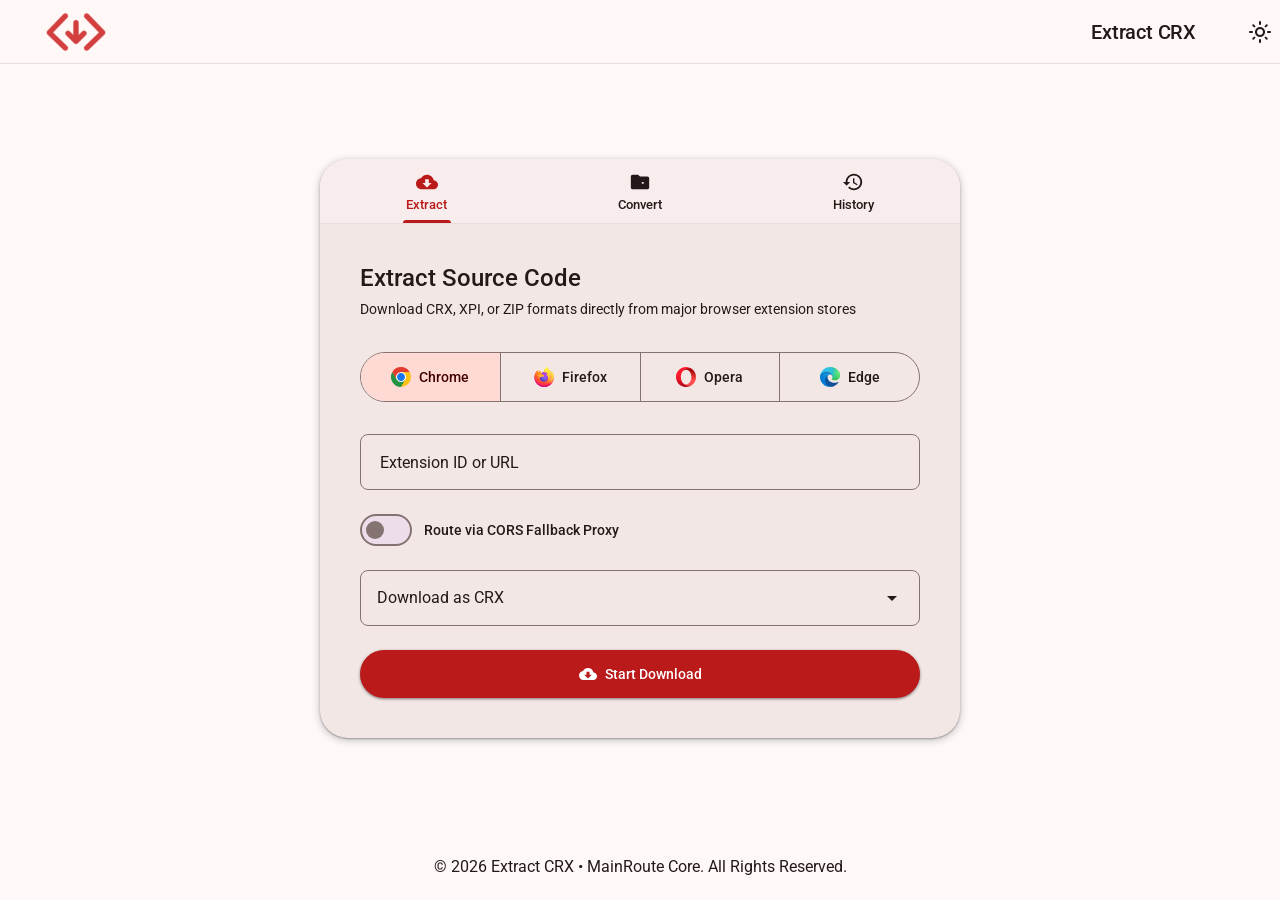
==== index.html @ d7e92136 "intial commit" ====
<!DOCTYPE html>
<html lang="en">

<head>
    <meta http-equiv="Content-Type" content="text/html;charset=UTF-8">
    <meta name="viewport" content="width=device-width, initial-scale=1.0">
    <meta name="description" content="Extract CRX - Download and inspect source code for browser extensions. Supports Chrome, Firefox, Opera, and Edge.">
    <meta name="keywords" content="download CRX, download XPI, crx extractor, xpi extractor, unpack crx, crx to zip, xpi to zip, view extension code">

    <script>
        if ('serviceWorker' in navigator) { 
            window.addEventListener('load', () => { navigator.serviceWorker.register('sw.js').catch(() => {}); }); 
        }
    </script>
    <link rel="manifest" href="manifest.webmanifest">
    <link rel="canonical" href="https://mainroute-core.github.io/Extract-CRX">
    <link rel="shortcut icon" type="image/x-icon" sizes="any" href="favicon.ico">
    <link rel="icon" type="image/png" sizes="16x16" href="icons/16.png">
    <link rel="icon" type="image/png" sizes="32x32" href="icons/32.png">
    <link rel="icon" type="image/png" sizes="192x192" href="icons/192.png">
    <link rel="apple-touch-icon" type="image/png" sizes="180x180" href="icons/apple-touch-icon.png">

    <title>Extract CRX - Extension Downloader & Inspector</title>

    <link rel="preconnect" href="https://fonts.googleapis.com">
    <link rel="preconnect" href="https://fonts.gstatic.com" crossorigin>
    <link href="https://fonts.googleapis.com/css2?family=Roboto:wght@400;500;700&display=swap" rel="stylesheet">
    <link href="https://fonts.googleapis.com/css2?family=Material+Symbols+Rounded:opsz,wght,FILL,GRAD@20..48,100..700,0..1,-50..200" rel="stylesheet" />
    
    <link rel="stylesheet" href="https://cdnjs.cloudflare.com/ajax/libs/prism/1.29.0/themes/prism-tomorrow.min.css">
    
    <link rel="stylesheet" href="css/index.css">
</head>

<body>
    <div id="globalDropOverlay" class="global-drop-overlay" style="display: none;">
        <div class="global-drop-content">
            <span class="material-symbols-rounded drop-overlay-icon">upload_file</span>
            <p class="drop-overlay-text">Drop extension file here to analyze</p>
        </div>
    </div>

    <header class="md3-top-app-bar">
        <div class="top-app-bar-container">
                <img src="icons/64.png" alt="logo">
                <span class="brand-title">Extract CRX</span>
            </div>
            <div class="top-app-bar-actions">
                <button type="button" class="md3-icon-button" id="themeToggleButton" title="Toggle Light/Dark Theme">
                    <span class="material-symbols-rounded">dark_mode</span>
                </button>
            </div>
        </div>
    </header>

    <main class="main-content">
        <div class="md3-container">
            <div class="md3-card main-card">
                <div class="md3-tabs" role="tablist" aria-label="App Navigation">
                    <button class="md3-tab active" id="tab-extract" role="tab" aria-selected="true" aria-controls="panel-extract" tabindex="0">
                        <svg width="22" height="22" viewBox="0 0 24 24" fill="currentColor">
                            <path d="M19.35 10.04C18.67 6.59 15.64 4 12 4 9.11 4 6.6 5.64 5.35 8.04 2.34 8.36 0 10.91 0 14c0 3.31 2.69 6 6 6h13c2.76 0 5-2.24 5-5 0-2.64-2.05-4.78-4.65-4.96zM17 13l-5 5-5-5h3V9h4v4h3z"/>
                        </svg>
                        <span class="tab-label">Extract</span>
                        <div class="tab-indicator"></div>
                    </button>
                    <button class="md3-tab" id="tab-convert" role="tab" aria-selected="false" aria-controls="panel-convert" tabindex="-1">
                        <svg width="22" height="22" viewBox="0 0 24 24" fill="currentColor">
                            <path d="M20 6h-8l-2-2H4c-1.1 0-1.99.9-1.99 2L2 18c0 1.1.9 2 2 2h16c1.1 0 2-.9 2-2V8c0-1.1-.9-2-2-2zm-6 4h-2v2h2v-2zm0 4h-2v2h2v-2zm0-2h2v2h-2v-2zm4 4h-2v2h2v-2zm0-4h-2v2h2v-2z"/>
                        </svg>
                        <span class="tab-label">Convert</span>
                        <div class="tab-indicator"></div>
                    </button>
                    <button class="md3-tab" id="tab-history" role="tab" aria-selected="false" aria-controls="panel-history" tabindex="-1">
                        <svg width="22" height="22" viewBox="0 0 24 24" fill="currentColor">
                            <path d="M13 3c-4.97 0-9 4.03-9 9H1l3.89 3.89.07.14L9 12H6c0-3.87 3.13-7 7-7s7 3.13 7 7-3.13 7-7 7c-1.93 0-3.68-.79-4.94-2.06l-1.42 1.42C8.27 19.99 10.51 21 13 21c4.97 0 9-4.03 9-9s-4.03-9-9-9zm-1 5v5l4.28 2.54.72-1.21-3.5-2.08V8H12z"/>
                        </svg>
                        <span class="tab-label">History</span>
                        <div class="tab-indicator"></div>
                    </button>
                </div>
                <div class="md3-panels">
                    <section class="md3-panel active" id="panel-extract" role="tabpanel" aria-labelledby="tab-extract">
                        <div class="panel-header">
                            <h1 class="md3-title">Extract Source Code</h1>
                            <p class="md3-subtitle">Download CRX, XPI, or ZIP formats directly from major browser extension stores</p>
                        </div>

                        <form id="extensionForm" novalidate>
                            <div class="md3-segmented-button" role="radiogroup" aria-label="Select Browser Store">
                                <input type="radio" id="chrome" name="browser" value="chrome" checked>
                                <label for="chrome" class="segmented-item" title="Chrome Web Store">
                                    <span class="browser-icon chrome-icon"></span>
                                    <span class="segmented-label">Chrome</span>
                                </label>

                                <input type="radio" id="firefox" name="browser" value="firefox">
                                <label for="firefox" class="segmented-item" title="Firefox Add-ons">
                                    <span class="browser-icon firefox-icon"></span>
                                    <span class="segmented-label">Firefox</span>
                                </label>

                                <input type="radio" id="opera" name="browser" value="opera">
                                <label for="opera" class="segmented-item" title="Opera Add-ons">
                                    <span class="browser-icon opera-icon"></span>
                                    <span class="segmented-label">Opera</span>
                                </label>

                                <input type="radio" id="edge" name="browser" value="edge">
                                <label for="edge" class="segmented-item" title="Edge Add-ons">
                                    <span class="browser-icon edge-icon"></span>
                                    <span class="segmented-label">Edge</span>
                                </label>
                            </div>
                            <div class="md3-textfield" id="inputContainer">
                                <input type="text" id="extensionInput" required placeholder=" " autocomplete="off">
                                <label for="extensionInput">Extension ID or URL</label>
                                <button type="button" class="clear-input-btn" id="clearInput" aria-label="Clear Input" style="display: none;">
                                    <svg width="20" height="20" viewBox="0 0 24 24" fill="currentColor">
                                        <path d="M19 6.41L17.59 5 12 10.59 6.41 5 5 6.41 10.59 12 5 17.59 6.41 19 12 13.41 17.59 19 19 17.59 13.41 12z"/>
                                    </svg>
                                </button>
                                <div class="helper-line">
                                    <span class="error-text">Please enter a valid Extension ID or URL</span>
                                </div>
                            </div>
                            <div class="md3-advanced-settings">
                                <label class="md3-switch-container">
                                    <input type="checkbox" id="corsProxyToggle" class="md3-switch-input">
                                    <span class="md3-switch-thumb"></span>
                                    <span class="md3-switch-label">Route via CORS Fallback Proxy</span>
                                </label>
                            </div>
                            <div class="md3-select-container">
                                <select id="downloadType" class="md3-select" aria-label="Select Download Format">
                                    <option value="crx">Download as CRX</option>
                                </select>
                                <svg class="select-arrow" width="24" height="24" viewBox="0 0 24 24" fill="currentColor">
                                    <path d="M7 10l5 5 5-5H7z"/>
                                </svg>
                            </div>
                            <div class="md3-linear-progress" id="downloadProgressBar" role="progressbar" aria-hidden="true" style="display: none;">
                                <div class="progress-track"></div>
                                <div class="progress-indicator"></div>
                            </div>
                            <div class="md3-metadata-card" id="metadataCard" style="display: none;">
                                <div class="metadata-icon-wrapper">
                                    <div class="metadata-icon browser-icon" id="metaIcon"></div>
                                </div>
                                <div class="metadata-details">
                                    <h3 class="metadata-title" id="metaTitle">Extension Name</h3>
                                    <p class="metadata-version" id="metaVersion">Version: Unknown</p>
                                </div>
                            </div>
                            <button type="submit" id="downloadButton" class="md3-btn-filled">
                                <svg width="18" height="18" viewBox="0 0 24 24" fill="currentColor">
                                    <path d="M19.35 10.04C18.67 6.59 15.64 4 12 4 9.11 4 6.6 5.64 5.35 8.04 2.34 8.36 0 10.91 0 14c0 3.31 2.69 6 6 6h13c2.76 0 5-2.24 5-5 0-2.64-2.05-4.78-4.65-4.96zM17 13l-5 5-5-5h3V9h4v4h3z"/>
                                </svg>
                                <span class="btn-label">Start Download</span>
                            </button>
                        </form>
                    </section>
                    <section class="md3-panel" id="panel-convert" role="tabpanel" aria-labelledby="tab-convert" style="display: none;">
                        <div class="panel-header">
                            <h2 class="md3-title">Unpack & Inspect</h2>
                            <p class="md3-subtitle">Convert CRX/XPI to ZIP files, or explore extension contents directly in your browser</p>
                        </div>
                        <div id="dropZone" class="md3-drop-zone">
                            <input type="file" id="fileInput" accept=".crx, .xpi" hidden>
                            <div class="drop-zone-content">
                                <svg class="drop-icon" width="40" height="40" viewBox="0 0 24 24" fill="currentColor">
                                    <path d="M19.35 10.04C18.67 6.59 15.64 4 12 4 9.11 4 6.6 5.64 5.35 8.04 2.34 8.36 0 10.91 0 14c0 3.31 2.69 6 6 6h13c2.76 0 5-2.24 5-5 0-2.64-2.05-4.78-4.65-4.96zM14 13v4h-4v-4H7l5-5 5 5h-3z"/>
                                </svg>
                                <p class="drop-primary-text">Drag & drop your file here</p>
                                <p class="drop-secondary-text">Supports .crx or .xpi files</p>
                                <button type="button" class="md3-btn-text" id="browseButton">Browse files</button>
                            </div>
                        </div>
                        <div class="md3-file-card" id="selectedFileCard" style="display: none;">
                            <svg class="file-icon" width="24" height="24" viewBox="0 0 24 24" fill="currentColor">
                                <path d="M14 2H6c-1.1 0-1.99.9-1.99 2L4 20c0 1.1.89 2 1.99 2H18c1.1 0 2-.9 2-2V8l-6-6zm2 16H8v-2h8v2zm0-4H8v-2h8v2zm-3-5V3.5L18.5 9H13z"/>
                            </svg>
                            <div class="file-details">
                                <span class="file-name" id="fileName">extension.crx</span>
                                <span class="file-size" id="fileSize">0 KB</span>
                            </div>
                            <button type="button" class="md3-icon-button" id="removeFileButton" aria-label="Remove Selected File">
                                <svg width="24" height="24" viewBox="0 0 24 24" fill="currentColor">
                                    <path d="M6 19c0 1.1.9 2 2 2h8c1.1 0 2-.9 2-2V7H6v12zM19 4h-3.5l-1-1h-5l-1 1H5v2h14V4z"/>
                                </svg>
                            </button>
                        </div>
                        <div class="md3-card audit-card" id="securityAuditCard" style="display: none;">
                            <div class="audit-header">
                                <span class="material-symbols-rounded audit-header-icon">gshield</span>
                                <div class="audit-header-content">
                                    <h3 class="audit-title">Security &amp; Manifest Audit</h3>
                                    <p class="audit-subtitle">Local package configuration scan</p>
                                </div>
                                <span class="md3-badge" id="manifestVersionBadge">MV3</span>
                            </div>
                            <div class="audit-body">
                                <div class="audit-metric-row">
                                    <span class="metric-label">Permission Risk Level:</span>
                                    <span class="risk-pill risk-low" id="riskLevelBadge">Low</span>
                                </div>
                                <div class="audit-section">
                                    <h4 class="audit-section-title">Declared Permissions Analysis</h4>
                                    <ul class="audit-list" id="permissionsAuditList">
                                    </ul>
                                </div>
                                <div class="audit-section" id="migrationAuditSection" style="display: none;">
                                    <h4 class="audit-section-title">Manifest V3 Migration Warnings</h4>
                                    <ul class="audit-list" id="migrationWarningsList">
                                    </ul>
                                </div>
                            </div>
                        </div>
                        <div class="md3-explorer-container" id="explorerContainer" style="display: none;">
                            <div class="explorer-header">
                                <span class="explorer-title">Package Contents</span>
                                <svg id="explorerCollapseAll" title="Collapse All" width="24" height="24" viewBox="0 0 24 24" fill="currentColor" style="cursor: pointer;">
                                    <path d="M7.41 18.59L8.83 20L12 16.83L15.17 20L16.59 18.59L12 14L7.41 18.59ZM16.59 5.41L15.17 4L12 7.17L8.83 4L7.41 5.41L12 10L16.59 5.41Z"/>
                                </svg>
                            </div>
                            <div class="explorer-search-bar">
                                <span class="material-symbols-rounded search-icon">filter_alt</span>
                                <input type="text" id="treeSearchInput" placeholder="Filter files (e.g., manifest, background.js)..." autocomplete="off">
                            </div>
                            <div class="file-tree" id="fileTree" role="tree">
                            </div>
                        </div>
                        <div class="convert-actions">
                            <button id="convertButton" class="md3-btn-filled" disabled>
                                <svg width="18" height="18" viewBox="0 0 24 24" fill="currentColor">
                                    <path d="M20 6h-8l-2-2H4c-1.1 0-1.99.9-1.99 2L2 18c0 1.1.9 2 2 2h16c1.1 0 2-.9 2-2V8c0-1.1-.9-2-2-2zm-6 4h-2v2h2v-2zm0 4h-2v2h2v-2zm0-2h2v2h-2v-2zm4 4h-2v2h2v-2zm0-4h-2v2h2v-2z"/>
                                </svg>
                                <span class="btn-label">Convert to ZIP</span>
                            </button>
                        </div>
                    </section>

                    <section class="md3-panel" id="panel-history" role="tabpanel" aria-labelledby="tab-history" style="display: none;">
                        <div class="panel-header">
                            <div class="history-title-row">
                                <h2 class="md3-title">Download History</h2>
                                <button type="button" class="md3-btn-text" id="clearHistoryBtn" style="display: none;">
                                    <svg width="18" height="18" viewBox="0 0 24 24" fill="currentColor">
                                        <path d="M15 16h4v2h-4zm0-8h7v2h-7zm0 4h6v2h-6zM3 18c0 1.1.9 2 2 2h6c1.1 0 2-.9 2-2V8H3v10zm2-8h6v8H5v-8zm5-6H6L5 5H2v2h12V5h-3z"/>
                                    </svg>
                                    <span>Clear All</span>
                                </button>
                            </div>
                            <p class="md3-subtitle">Access previously extracted browser extensions</p>
                        </div>

                        <div id="historyPlaceholder" class="history-empty-state">
                            <svg class="empty-icon" width="48" height="48" viewBox="0 0 24 24" fill="currentColor">
                                <path d="M12 2C6.48 2 2 6.48 2 12s4.48 10 10 10 10-4.48 10-10S17.52 2 12 2zm1 15h-2v-6h2v6zm0-8h-2V7h2v2z"/>
                            </svg>
                            <p class="empty-primary">No history yet</p>
                            <p class="empty-secondary">Extensions you extract will appear here for quick access.</p>
                        </div>

                        <div id="historyList" class="md3-list" style="display: none;" role="list">
                        </div>
                    </section>

                </div>
            </div>
        </div>
    </main>
    <footer class="md3-footer">
        <div class="footer-container">
            <p class="footer-copyright">&copy; <span id="year">2026</span> Extract CRX &bull; <a href="https://MainRoute-Core.github.io/" target="_blank" rel="noopener">MainRoute Core</a>. All Rights Reserved.</p>
        </div>
    </footer>
    <script>
        document.getElementById('year').textContent = new Date().getFullYear();
    </script>
    <div class="md3-dialog-backdrop" id="codeViewerDialog" role="dialog" aria-modal="true" aria-labelledby="dialogTitle" style="display: none;">
        <div class="md3-dialog">
            <header class="dialog-header">
                <div class="dialog-title-group">
                    <svg class="dialog-icon" id="dialogFileIcon" width="24" height="24" viewBox="0 0 24 24" fill="currentColor">
                        <path d="M14 2H6c-1.1 0-1.99.9-1.99 2L4 20c0 1.1.89 2 1.99 2H18c1.1 0 2-.9 2-2V8l-6-6zm2 16H8v-2h8v2zm0-4H8v-2h8v2zm-3-5V3.5L18.5 9H13z"/>
                    </svg>
                    <div class="dialog-title-wrapper">
                        <h2 class="dialog-title" id="dialogTitle">file_name.js</h2>
                        <span class="dialog-breadcrumbs" id="dialogBreadcrumbs">root/extension</span>
                    </div>
                </div>
                <div class="dialog-actions-top">
                    <button type="button" class="md3-icon-button" id="beautifyCodeButton" title="Beautify / Format Code">
                        <span class="material-symbols-rounded">format_align_left</span>
                    </button>
                    <button type="button" class="md3-icon-button" id="downloadFileButton" title="Download This File">
                        <span class="material-symbols-rounded">download</span>
                    </button>
                    <button type="button" class="md3-icon-button" id="copyCodeButton" title="Copy Content">
                        <svg width="24" height="24" viewBox="0 0 24 24" fill="currentColor">
                            <path d="M16 1H4c-1.1 0-2 .9-2 2v14h2V3h12V1zm3 4H8c-1.1 0-2 .9-2 2v14c0 1.1.9 2 2 2h11c1.1 0 2-.9 2-2V7c0-1.1-.9-2-2-2zm0 16H8V7h11v14z"/>
                        </svg>
                    </button>
                    <button type="button" class="md3-icon-button" id="closeDialogButton" aria-label="Close Code Viewer">
                        <svg width="24" height="24" viewBox="0 0 24 24" fill="currentColor">
                            <path d="M19 6.41L17.59 5 12 10.59 6.41 5 5 6.41 10.59 12 5 17.59 6.41 19 12 13.41 17.59 19 19 17.59 13.41 12z"/>
                        </svg>
                    </button>
                </div>
            </header>
            <div class="code-search-container" id="codeSearchContainer">
                <span class="material-symbols-rounded code-search-icon">search</span>
                <input type="text" id="codeSearchInput" placeholder="Find in file..." autocomplete="off">
                <div class="code-search-controls">
                    <span id="codeSearchCount" class="code-search-count">0 of 0</span>
                    <button type="button" class="md3-icon-button small-btn" id="codeSearchPrev" title="Previous match">
                        <span class="material-symbols-rounded">expand_less</span>
                    </button>
                    <button type="button" class="md3-icon-button small-btn" id="codeSearchNext" title="Next match">
                        <span class="material-symbols-rounded">expand_more</span>
                    </button>
                </div>
            </div>

            <div class="dialog-body">
                <pre class="code-container" id="preContainer"><code id="codeViewerArea" class="code-box language-javascript"></code></pre>
                <div class="media-preview-container" id="mediaPreviewContainer" style="display: none;">
                    <div class="image-wrapper">
                        <img id="imagePreview" src="" alt="Binary Image Preview">
                    </div>
                    <div class="image-meta">
                        <span class="image-meta-text" id="imageResolution">0 x 0 pixels</span>
                        <span class="image-meta-text" id="imageType">image/png</span>
                    </div>
                </div>
            </div>
        </div>
    </div>
    <script src="js/lib/jszip.min.js" defer></script>
    <script src="js/lib/prism.min.js" defer></script>
    <script src="js/lib/prism-css.min.js" defer></script>
    <script src="js/lib/prism-javascript.min.js" defer></script>
    <script src="js/lib/prism-json.min.js" defer></script>
    <script defer src="js/index.js"></script>
</body>

</html>
---- css/index.css ----
:root {
    --md-sys-color-primary: #f44234;
    --md-sys-color-on-primary: #ffffff;
    --md-sys-color-primary-container: #3d0602;
    --md-sys-color-on-primary-container: #ffdad5;

    --md-sys-color-background: #140c0b;
    --md-sys-color-on-background: #f1dfdd;

    --md-sys-color-surface: #1c1110;
    --md-sys-color-on-surface: #ede0df;
    --md-sys-color-surface-container-low: #251817;
    --md-sys-color-surface-container: #2d1f1e;
    --md-sys-color-surface-container-high: #382928;

    --md-sys-color-outline: #a08c8a;
    --md-sys-color-outline-variant: #534341;
    --md-sys-color-error: #ffb4a9;
    --md-sys-color-on-error: #680003;

    --md-sys-color-success: #81c784;
    --md-sys-color-warning: #ffb74d;
    --md-sys-color-danger: #e57373;

    --md-sys-state-hover-on-surface: rgba(237, 224, 223, 0.08);
    --md-sys-state-focus-on-surface: rgba(237, 224, 223, 0.12);
    --md-sys-state-hover-primary: rgba(244, 66, 52, 0.08);
    --md-sys-state-hover-primary-filled: rgba(255, 255, 255, 0.1);

    --md-shape-corner-extra-small: 4px;
    --md-shape-corner-small: 8px;
    --md-shape-corner-medium: 12px;
    --md-shape-corner-large: 16px;
    --md-shape-corner-extra-large: 28px;
    --md-shape-corner-full: 9999px;

    --md-elevation-1: 0px 1px 3px 1px rgba(0, 0, 0, 0.15), 0px 1px 2px 0px rgba(0, 0, 0, 0.3);
    --md-elevation-2: 0px 2px 6px 2px rgba(0, 0, 0, 0.15), 0px 1px 2px 0px rgba(0, 0, 0, 0.3);
    --md-elevation-3: 0px 4px 8px 3px rgba(0, 0, 0, 0.15), 0px 1px 3px 0px rgba(0, 0, 0, 0.3);

    --md-transition-duration-short: 150ms;
    --md-transition-duration-medium: 250ms;
    --md-transition-duration-long: 400ms;
    --md-transition-easing-standard: cubic-bezier(0.2, 0, 0, 1);
}

body.light-theme {
    --md-sys-color-primary: #ba1a1a;
    --md-sys-color-on-primary: #ffffff;
    --md-sys-color-primary-container: #ffdad5;
    --md-sys-color-on-primary-container: #410002;

    --md-sys-color-background: #fef8f8;
    --md-sys-color-on-background: #231918;

    --md-sys-color-surface: #fff8f7;
    --md-sys-color-on-surface: #231918;
    --md-sys-color-surface-container-low: #f8edec;
    --md-sys-color-surface-container: #f3e7e5;
    --md-sys-color-surface-container-high: #eddce9;

    --md-sys-color-outline: #857371;
    --md-sys-color-outline-variant: #e6dedd;
    --md-sys-color-error: #ba1a1a;
    --md-sys-color-on-error: #ffffff;

    --md-sys-color-success: #2e7d32;
    --md-sys-color-warning: #ed6c02;
    --md-sys-color-danger: #d32f2f;

    --md-sys-state-hover-on-surface: rgba(35, 25, 24, 0.08);
    --md-sys-state-focus-on-surface: rgba(35, 25, 24, 0.12);
    --md-sys-state-hover-primary: rgba(186, 26, 26, 0.08);
    --md-sys-state-hover-primary-filled: rgba(0, 0, 0, 0.15);
}

* {
    margin: 0;
    padding: 0;
    box-sizing: border-box;
    font-family: 'Roboto', sans-serif;
    -webkit-font-smoothing: antialiased;
    -moz-osx-font-smoothing: grayscale;
}

body {
    min-height: 100vh;
    background-color: var(--md-sys-color-background);
    color: var(--md-sys-color-on-background);
    display: flex;
    flex-direction: column;
    overflow-y: auto;
    position: relative;
    transition: background-color var(--md-transition-duration-medium) var(--md-transition-easing-standard), color var(--md-transition-duration-medium) var(--md-transition-easing-standard);
}

::-webkit-scrollbar {
    width: 8px;
    height: 8px;
}

::-webkit-scrollbar-track {
    background: transparent;
}

::-webkit-scrollbar-thumb {
    background: var(--md-sys-color-outline-variant);
    border-radius: var(--md-shape-corner-full);
}

::-webkit-scrollbar-thumb:hover {
    background: var(--md-sys-color-outline);
}

.md3-top-app-bar {
    position: sticky;
    top: 0;
    z-index: 100;
    background-color: var(--md-sys-color-surface);
    height: 64px;
    display: flex;
    align-items: center;
    border-bottom: 1px solid var(--md-sys-color-outline-variant);
    transition: background-color var(--md-transition-duration-medium) var(--md-transition-easing-standard), border-color var(--md-transition-duration-medium) var(--md-transition-easing-standard);
}

.top-app-bar-container {
    width: 100%;
    max-width: 1200px;
    margin: 0 auto;
    padding: 0 1.5rem;
    display: flex;
    justify-content: space-between;
    align-items: center;
}

.brand {
    display: flex;
    align-items: center;
    gap: 0.75rem;
}

.brand-icon {
    font-size: 28px;
    color: var(--md-sys-color-primary);
}

.brand-title {
    font-size: 1.25rem;
    font-weight: 500;
    letter-spacing: -0.2px;
}

.top-app-bar-actions {
    display: flex;
    align-items: center;
    gap: 8px;
}

.global-drop-overlay {
    position: fixed;
    inset: 0;
    z-index: 999;
    background-color: rgba(0, 0, 0, 0.85);
    display: flex;
    align-items: center;
    justify-content: center;
    pointer-events: none;
    animation: dialogFadeIn var(--md-transition-duration-short) var(--md-transition-easing-standard);
}

.global-drop-content {
    display: flex;
    flex-direction: column;
    align-items: center;
    gap: 16px;
    color: var(--md-sys-color-on-primary);
    text-align: center;
}

.drop-overlay-icon {
    font-size: 80px;
    color: var(--md-sys-color-primary);
    animation: pulseIcon 1.5s infinite ease-in-out;
}

.drop-overlay-text {
    font-size: 1.5rem;
    font-weight: 500;
}

@keyframes pulseIcon {

    0%,
    100% {
        transform: scale(1);
        opacity: 0.8;
    }

    50% {
        transform: scale(1.1);
        opacity: 1;
    }
}

.main-content {
    flex: 1;
    display: flex;
    justify-content: center;
    align-items: center;
    padding: 2rem 1.5rem;
}

.md3-container {
    width: 100%;
    max-width: 640px;
    display: flex;
    flex-direction: column;
}

.main-card {
    background-color: var(--md-sys-color-surface-container);
    border-radius: var(--md-shape-corner-extra-large);
    box-shadow: var(--md-elevation-2);
    overflow: hidden;
    transition: box-shadow var(--md-transition-duration-medium) var(--md-transition-easing-standard), background-color var(--md-transition-duration-medium) var(--md-transition-easing-standard);
}

.md3-tabs {
    display: flex;
    background-color: var(--md-sys-color-surface-container-low);
    border-bottom: 1px solid var(--md-sys-color-outline-variant);
    position: relative;
    transition: background-color var(--md-transition-duration-medium) var(--md-transition-easing-standard), border-color var(--md-transition-duration-medium) var(--md-transition-easing-standard);
}

.md3-tab {
    flex: 1;
    height: 64px;
    background: none;
    border: none;
    outline: none;
    cursor: pointer;
    display: flex;
    flex-direction: column;
    align-items: center;
    justify-content: center;
    gap: 4px;
    color: var(--md-sys-color-on-surface-variant);
    font-size: 0.8rem;
    font-weight: 500;
    transition: color var(--md-transition-duration-short) var(--md-transition-easing-standard);
    position: relative;
    overflow: hidden;
}

.md3-tab span.material-symbols-rounded {
    font-size: 22px;
}

.md3-tab:hover {
    background-color: var(--md-sys-state-hover-on-surface);
    color: var(--md-sys-color-on-surface);
}

.md3-tab.active {
    color: var(--md-sys-color-primary);
}

.tab-indicator {
    position: absolute;
    bottom: 0;
    left: 50%;
    transform: translateX(-50%) scaleX(0);
    width: 48px;
    height: 3px;
    background-color: var(--md-sys-color-primary);
    border-radius: 3px 3px 0 0;
    transition: transform var(--md-transition-duration-medium) var(--md-transition-easing-standard);
}

.md3-tab.active .tab-indicator {
    transform: translateX(-50%) scaleX(1);
}

.md3-panels {
    padding: 2.5rem;
}

.md3-panel {
    display: flex;
    flex-direction: column;
    gap: 2rem;
    animation: panelFadeIn var(--md-transition-duration-medium) var(--md-transition-easing-standard);
}

@keyframes panelFadeIn {
    from {
        opacity: 0;
        transform: translateY(8px);
    }

    to {
        opacity: 1;
        transform: translateY(0);
    }
}

.panel-header {
    display: flex;
    flex-direction: column;
    gap: 0.5rem;
}

.md3-title {
    font-size: 1.5rem;
    font-weight: 500;
    color: var(--md-sys-color-on-surface);
}

.md3-subtitle {
    font-size: 0.875rem;
    color: var(--md-sys-color-on-surface-variant);
    line-height: 1.4;
}

.md3-segmented-button {
    display: flex;
    width: 100%;
    border: 1px solid var(--md-sys-color-outline);
    border-radius: var(--md-shape-corner-full);
    overflow: hidden;
    margin-bottom: 2rem;
}

.md3-segmented-button input[type="radio"] {
    display: none;
}

.segmented-item {
    flex: 1;
    display: flex;
    align-items: center;
    justify-content: center;
    gap: 8px;
    height: 48px;
    cursor: pointer;
    font-size: 0.875rem;
    font-weight: 500;
    color: var(--md-sys-color-on-surface-variant);
    border-right: 1px solid var(--md-sys-color-outline);
    transition: all var(--md-transition-duration-short) var(--md-transition-easing-standard);
    background-color: transparent;
    user-select: none;
}

.segmented-item:last-of-type {
    border-right: none;
}

.segmented-item:hover {
    background-color: var(--md-sys-state-hover-on-surface);
}

.md3-segmented-button input[type="radio"]:checked+.segmented-item {
    background-color: var(--md-sys-color-primary-container);
    color: var(--md-sys-color-on-primary-container);
}

.browser-icon {
    width: 20px;
    height: 20px;
    background-size: contain;
    background-repeat: no-repeat;
    background-position: center;
}

.chrome-icon {
    background-image: url("../icons/chrome.svg");
}

.firefox-icon {
    background-image: url("../icons/firefox.svg");
}

.opera-icon {
    background-image: url("../icons/opera.svg");
}

.edge-icon {
    background-image: url("../icons/edge.svg");
}

.md3-textfield {
    position: relative;
    width: 100%;
    margin-bottom: 1.5rem;
}

.md3-textfield input {
    width: 100%;
    height: 56px;
    padding: 1rem 1rem;
    font-size: 1rem;
    background-color: transparent;
    border: 1px solid var(--md-sys-color-outline);
    border-radius: var(--md-shape-corner-small);
    color: var(--md-sys-color-on-surface);
    outline: none;
    transition: border-color var(--md-transition-duration-short) var(--md-transition-easing-standard), border-width var(--md-transition-duration-short) var(--md-transition-easing-standard);
}

.md3-textfield label {
    position: absolute;
    left: 1rem;
    top: 50%;
    transform: translateY(-50%);
    font-size: 1rem;
    color: var(--md-sys-color-on-surface-variant);
    pointer-events: none;
    transition: all var(--md-transition-duration-short) var(--md-transition-easing-standard);
    background-color: var(--md-sys-color-surface-container);
    padding: 0 4px;
}

.md3-textfield input:focus~label,
.md3-textfield input:not(:placeholder-shown)~label {
    top: 0;
    font-size: 0.75rem;
    color: var(--md-sys-color-primary);
    font-weight: 500;
}

.md3-textfield input:focus {
    border: 2px solid var(--md-sys-color-primary);
}

.clear-input-btn {
    position: absolute;
    right: 12px;
    top: 16px;
    background: none;
    border: none;
    outline: none;
    color: var(--md-sys-color-on-surface-variant);
    cursor: pointer;
    display: flex;
    align-items: center;
    justify-content: center;
}

.clear-input-btn:hover {
    color: var(--md-sys-color-on-surface);
}

.md3-textfield.invalid input {
    border-color: var(--md-sys-color-error);
}

.md3-textfield.invalid label {
    color: var(--md-sys-color-error);
}

.helper-line {
    padding: 4px 16px 0 16px;
    font-size: 0.75rem;
    display: none;
}

.md3-textfield.invalid .helper-line {
    display: block;
}

.error-text {
    color: var(--md-sys-color-error);
}

.md3-advanced-settings {
    margin-bottom: 1.5rem;
    display: flex;
    align-items: center;
}

.md3-switch-container {
    display: inline-flex;
    align-items: center;
    gap: 12px;
    cursor: pointer;
    user-select: none;
}

.md3-switch-input {
    display: none;
}

.md3-switch-thumb {
    position: relative;
    width: 52px;
    height: 32px;
    background-color: var(--md-sys-color-surface-container-high);
    border: 2px solid var(--md-sys-color-outline);
    border-radius: var(--md-shape-corner-full);
    transition: background-color var(--md-transition-duration-short) ease, border-color var(--md-transition-duration-short) ease;
}

.md3-switch-thumb::before {
    content: "";
    position: absolute;
    left: 4px;
    top: 50%;
    transform: translateY(-50%);
    width: 18px;
    height: 18px;
    border-radius: 50%;
    background-color: var(--md-sys-color-outline);
    transition: transform var(--md-transition-duration-short) var(--md-transition-easing-standard), background-color var(--md-transition-duration-short) ease, width var(--md-transition-duration-short) ease;
}

.md3-switch-input:checked+.md3-switch-thumb {
    background-color: var(--md-sys-color-primary);
    border-color: var(--md-sys-color-primary);
}

.md3-switch-input:checked+.md3-switch-thumb::before {
    transform: translate(22px, -50%);
    background-color: var(--md-sys-color-on-primary);
    width: 20px;
    height: 20px;
}

.md3-switch-label {
    font-size: 0.875rem;
    font-weight: 500;
    color: var(--md-sys-color-on-surface);
}

.md3-select-container {
    position: relative;
    width: 100%;
    margin-bottom: 1.5rem;
}

.md3-select {
    width: 100%;
    height: 56px;
    padding: 0 1rem;
    font-size: 1rem;
    background-color: transparent;
    border: 1px solid var(--md-sys-color-outline);
    border-radius: var(--md-shape-corner-small);
    color: var(--md-sys-color-on-surface);
    outline: none;
    appearance: none;
    cursor: pointer;
    transition: border-color var(--md-transition-duration-short) var(--md-transition-easing-standard);
}

.md3-select:focus {
    border: 2px solid var(--md-sys-color-primary);
}

.md3-select option {
    background-color: var(--md-sys-color-surface-container-high);
    color: var(--md-sys-color-on-surface);
}

.select-arrow {
    position: absolute;
    right: 1rem;
    top: 50%;
    transform: translateY(-50%);
    color: var(--md-sys-color-on-surface-variant);
    pointer-events: none;
}

button.md3-btn-filled {
    width: 100%;
    height: 48px;
    background-color: var(--md-sys-color-primary);
    color: var(--md-sys-color-on-primary);
    border: none;
    outline: none;
    border-radius: var(--md-shape-corner-full);
    font-size: 0.875rem;
    font-weight: 500;
    cursor: pointer;
    display: inline-flex;
    align-items: center;
    justify-content: center;
    gap: 8px;
    box-shadow: var(--md-elevation-1);
    transition: box-shadow var(--md-transition-duration-short) var(--md-transition-easing-standard), background-color var(--md-transition-duration-short) var(--md-transition-easing-standard);
    user-select: none;
}

button.md3-btn-filled:hover {
    background-color: var(--md-sys-color-primary);
    opacity: 0.92;
    box-shadow: var(--md-elevation-2);
}

button.md3-btn-filled:disabled {
    background-color: rgba(237, 224, 223, 0.12);
    color: rgba(237, 224, 223, 0.38);
    box-shadow: none;
    cursor: not-allowed;
}

.md3-btn-text {
    background: none;
    border: none;
    outline: none;
    color: var(--md-sys-color-primary);
    font-size: 0.875rem;
    font-weight: 500;
    height: 40px;
    padding: 0 12px;
    border-radius: var(--md-shape-corner-full);
    cursor: pointer;
    display: inline-flex;
    align-items: center;
    justify-content: center;
    gap: 6px;
    transition: background-color var(--md-transition-duration-short) var(--md-transition-easing-standard);
}

.md3-btn-text:hover {
    background-color: var(--md-sys-state-hover-primary);
}

.md3-icon-button {
    background: none;
    border: none;
    outline: none;
    width: 40px;
    height: 40px;
    border-radius: var(--md-shape-corner-full);
    color: var(--md-sys-color-on-surface-variant);
    cursor: pointer;
    display: inline-flex;
    align-items: center;
    justify-content: center;
    transition: background-color var(--md-transition-duration-short) var(--md-transition-easing-standard), color var(--md-transition-duration-short) var(--md-transition-easing-standard);
}

.md3-icon-button:hover {
    background-color: var(--md-sys-state-hover-on-surface);
    color: var(--md-sys-color-on-surface);
}

.md3-linear-progress {
    position: relative;
    width: 100%;
    height: 4px;
    border-radius: 2px;
    overflow: hidden;
    margin-bottom: 1.5rem;
}

.progress-track {
    position: absolute;
    inset: 0;
    background-color: var(--md-sys-color-outline-variant);
}

.progress-indicator {
    position: absolute;
    top: 0;
    bottom: 0;
    left: 0;
    width: 100%;
    background-color: var(--md-sys-color-primary);
    transform-origin: left;
    animation: linearProgressIndeterminate 2s infinite linear;
}

@keyframes linearProgressIndeterminate {
    0% {
        transform: translateX(-100%) scaleX(0.1);
    }

    50% {
        transform: translateX(-10%) scaleX(0.6);
    }

    100% {
        transform: translateX(100%) scaleX(0.1);
    }
}

.md3-metadata-card {
    display: flex;
    align-items: center;
    gap: 1.25rem;
    padding: 1.25rem;
    background-color: var(--md-sys-color-surface-container-high);
    border-radius: var(--md-shape-corner-large);
    margin-bottom: 1.5rem;
    border: 1px solid var(--md-sys-color-outline-variant);
}

.metadata-icon {
    width: 48px;
    height: 48px;
    border-radius: var(--md-shape-corner-small);
}

.metadata-details {
    display: flex;
    flex-direction: column;
    gap: 2px;
}

.metadata-title {
    font-size: 1rem;
    font-weight: 500;
    color: var(--md-sys-color-on-surface);
}

.metadata-version {
    font-size: 0.8rem;
    color: var(--md-sys-color-on-surface-variant);
}

.md3-drop-zone {
    width: 100%;
    padding: 3rem 1.5rem;
    background-color: var(--md-sys-color-surface-container-low);
    border: 2px dashed var(--md-sys-color-outline);
    border-radius: var(--md-shape-corner-large);
    text-align: center;
    cursor: pointer;
    transition: background-color var(--md-transition-duration-short) var(--md-transition-easing-standard), border-color var(--md-transition-duration-short) var(--md-transition-easing-standard);
}

.md3-drop-zone.dragover {
    background-color: var(--md-sys-color-surface-container-high);
    border-color: var(--md-sys-color-primary);
}

.drop-zone-content {
    display: flex;
    flex-direction: column;
    align-items: center;
    gap: 8px;
}

.drop-icon {
    font-size: 40px;
    color: var(--md-sys-color-primary);
    margin-bottom: 4px;
}

.drop-primary-text {
    font-size: 1rem;
    font-weight: 500;
    color: var(--md-sys-color-on-surface);
}

.drop-secondary-text {
    font-size: 0.8rem;
    color: var(--md-sys-color-on-surface-variant);
    margin-bottom: 8px;
}

.md3-file-card {
    display: flex;
    align-items: center;
    gap: 12px;
    padding: 12px 16px;
    background-color: var(--md-sys-color-surface-container-high);
    border-radius: var(--md-shape-corner-medium);
    border: 1px solid var(--md-sys-color-outline-variant);
}

.file-icon {
    color: var(--md-sys-color-primary);
}

.file-details {
    flex: 1;
    display: flex;
    flex-direction: column;
    gap: 2px;
    min-width: 0;
}

.file-name {
    font-size: 0.9rem;
    font-weight: 500;
    color: var(--md-sys-color-on-surface);
    white-space: nowrap;
    overflow: hidden;
    text-overflow: ellipsis;
}

.file-size {
    font-size: 0.75rem;
    color: var(--md-sys-color-on-surface-variant);
}

.audit-card {
    background-color: var(--md-sys-color-surface-container-low);
    border: 1px solid var(--md-sys-color-outline-variant);
    border-radius: var(--md-shape-corner-large);
    padding: 1.25rem;
    margin-top: 1rem;
    display: flex;
    flex-direction: column;
    gap: 1rem;
}

.audit-header {
    display: flex;
    align-items: center;
    gap: 12px;
}

.audit-header-icon {
    font-size: 28px;
    color: var(--md-sys-color-primary);
}

.audit-header-content {
    flex: 1;
    display: flex;
    flex-direction: column;
}

.audit-title {
    font-size: 1rem;
    font-weight: 500;
    color: var(--md-sys-color-on-surface);
}

.audit-subtitle {
    font-size: 0.8rem;
    color: var(--md-sys-color-on-surface-variant);
}

.md3-badge {
    background-color: var(--md-sys-color-primary-container);
    color: var(--md-sys-color-on-primary-container);
    font-size: 0.75rem;
    font-weight: 700;
    padding: 4px 10px;
    border-radius: var(--md-shape-corner-full);
}

.audit-body {
    display: flex;
    flex-direction: column;
    gap: 1rem;
}

.audit-metric-row {
    display: flex;
    justify-content: space-between;
    align-items: center;
    font-size: 0.875rem;
    border-bottom: 1px dashed var(--md-sys-color-outline-variant);
    padding-bottom: 8px;
}

.metric-label {
    color: var(--md-sys-color-on-surface);
    font-weight: 500;
}

.risk-pill {
    font-size: 0.75rem;
    font-weight: 700;
    padding: 2px 8px;
    border-radius: var(--md-shape-corner-full);
    text-transform: uppercase;
}

.risk-low {
    background-color: rgba(129, 199, 132, 0.2);
    color: var(--md-sys-color-success);
}

.risk-medium {
    background-color: rgba(255, 183, 77, 0.2);
    color: var(--md-sys-color-warning);
}

.risk-high {
    background-color: rgba(229, 115, 115, 0.2);
    color: var(--md-sys-color-danger);
}

.audit-section {
    display: flex;
    flex-direction: column;
    gap: 8px;
}

.audit-section-title {
    font-size: 0.825rem;
    font-weight: 500;
    color: var(--md-sys-color-outline);
    text-transform: uppercase;
    letter-spacing: 0.5px;
}

.audit-list {
    list-style: none;
    display: flex;
    flex-direction: column;
    gap: 6px;
    max-height: 150px;
    overflow-y: auto;
}

.audit-item {
    display: flex;
    align-items: flex-start;
    gap: 8px;
    font-size: 0.8rem;
    line-height: 1.4;
    padding: 4px 0;
}

.audit-item-bullet {
    width: 6px;
    height: 6px;
    border-radius: 50%;
    margin-top: 5px;
    flex-shrink: 0;
}

.audit-item-bullet.risk-low {
    background-color: var(--md-sys-color-success);
}

.audit-item-bullet.risk-medium {
    background-color: var(--md-sys-color-warning);
}

.audit-item-bullet.risk-high {
    background-color: var(--md-sys-color-danger);
}

.md3-explorer-container {
    background-color: var(--md-sys-color-surface-container-low);
    border-radius: var(--md-shape-corner-medium);
    border: 1px solid var(--md-sys-color-outline-variant);
    overflow: hidden;
    margin-top: 1rem;
}

.explorer-header {
    display: flex;
    justify-content: space-between;
    align-items: center;
    padding: 12px 16px;
    background-color: var(--md-sys-color-surface-container-high);
    border-bottom: 1px solid var(--md-sys-color-outline-variant);
}

.explorer-title {
    font-size: 0.875rem;
    font-weight: 500;
    color: var(--md-sys-color-on-surface);
}

.explorer-search-bar {
    display: flex;
    align-items: center;
    gap: 8px;
    padding: 8px 16px;
    background-color: var(--md-sys-color-surface-container);
    border-bottom: 1px solid var(--md-sys-color-outline-variant);
}

.explorer-search-bar .search-icon {
    font-size: 18px;
    color: var(--md-sys-color-on-surface-variant);
}

.explorer-search-bar input {
    flex: 1;
    background: none;
    border: none;
    outline: none;
    color: var(--md-sys-color-on-surface);
    font-size: 0.825rem;
}

.explorer-search-bar input::placeholder {
    color: var(--md-sys-color-on-surface-variant);
    opacity: 0.7;
}

.file-tree {
    padding: 8px;
    max-height: 250px;
    overflow-y: auto;
    font-size: 0.85rem;
}

.tree-node {
    display: flex;
    align-items: center;
    gap: 8px;
    padding: 6px 8px;
    border-radius: var(--md-shape-corner-small);
    cursor: pointer;
    transition: background-color var(--md-transition-duration-short) var(--md-transition-easing-standard);
    user-select: none;
}

.tree-node:hover {
    background-color: var(--md-sys-state-hover-on-surface);
}

.tree-node-icon {
    font-size: 18px;
    color: var(--md-sys-color-on-surface-variant);
}

.tree-node.folder>.tree-node-icon {
    color: #ffca28;
}

.tree-node.file>.tree-node-icon {
    color: var(--md-sys-color-outline);
}

.tree-children {
    padding-left: 20px;
    border-left: 1px dashed var(--md-sys-color-outline-variant);
}

.history-title-row {
    display: flex;
    justify-content: space-between;
    align-items: center;
}

.history-empty-state {
    display: flex;
    flex-direction: column;
    align-items: center;
    justify-content: center;
    text-align: center;
    padding: 4rem 1.5rem;
    gap: 8px;
}

.empty-icon {
    font-size: 48px;
    color: var(--md-sys-color-outline-variant);
}

.empty-primary {
    font-size: 1rem;
    font-weight: 500;
    color: var(--md-sys-color-on-surface);
}

.empty-secondary {
    font-size: 0.8rem;
    color: var(--md-sys-color-on-surface-variant);
    max-width: 250px;
    line-height: 1.4;
}

.md3-list {
    display: flex;
    flex-direction: column;
    gap: 8px;
}

.md3-list-item {
    display: flex;
    align-items: center;
    gap: 16px;
    padding: 12px 16px;
    background-color: var(--md-sys-color-surface-container-high);
    border-radius: var(--md-shape-corner-medium);
    transition: background-color var(--md-transition-duration-short) var(--md-transition-easing-standard);
}

.md3-list-item:hover {
    background-color: rgba(237, 224, 223, 0.05);
}

.list-item-avatar {
    width: 40px;
    height: 40px;
    border-radius: var(--md-shape-corner-small);
    background-color: var(--md-sys-color-surface-container-low);
    display: flex;
    align-items: center;
    justify-content: center;
}

.list-item-avatar img {
    width: 32px;
    height: 32px;
    object-fit: contain;
}

.list-item-content {
    flex: 1;
    display: flex;
    flex-direction: column;
    gap: 2px;
    min-width: 0;
}

.list-item-headline {
    font-size: 0.9rem;
    font-weight: 500;
    color: var(--md-sys-color-on-surface);
    white-space: nowrap;
    overflow: hidden;
    text-overflow: ellipsis;
}

.list-item-subhead {
    font-size: 0.75rem;
    color: var(--md-sys-color-on-surface-variant);
}

.list-item-actions {
    display: flex;
    align-items: center;
    gap: 4px;
}

.md3-dialog-backdrop {
    position: fixed;
    inset: 0;
    background-color: rgba(0, 0, 0, 0.6);
    display: flex;
    align-items: center;
    justify-content: center;
    z-index: 200;
    padding: 2rem;
    animation: dialogFadeIn var(--md-transition-duration-short) var(--md-transition-easing-standard);
}

.md3-dialog {
    width: 100%;
    max-width: 800px;
    height: 80vh;
    background-color: var(--md-sys-color-surface-container-high);
    border-radius: var(--md-shape-corner-extra-large);
    box-shadow: var(--md-elevation-3);
    display: flex;
    flex-direction: column;
    overflow: hidden;
    animation: dialogScaleIn var(--md-transition-duration-medium) var(--md-transition-easing-standard);
}

@keyframes dialogFadeIn {
    from {
        opacity: 0;
    }

    to {
        opacity: 1;
    }
}

@keyframes dialogScaleIn {
    from {
        opacity: 0;
        transform: scale(0.95);
    }

    to {
        opacity: 1;
        transform: scale(1);
    }
}

.dialog-header {
    display: flex;
    justify-content: space-between;
    align-items: center;
    padding: 16px 24px;
    background-color: var(--md-sys-color-surface-container);
    border-bottom: 1px solid var(--md-sys-color-outline-variant);
}

.dialog-title-group {
    display: flex;
    align-items: center;
    gap: 12px;
    min-width: 0;
}

.dialog-title-wrapper {
    display: flex;
    flex-direction: column;
    min-width: 0;
}

.dialog-icon {
    color: var(--md-sys-color-primary);
}

.dialog-title {
    font-size: 1.1rem;
    font-weight: 500;
    color: var(--md-sys-color-on-surface);
    white-space: nowrap;
    overflow: hidden;
    text-overflow: ellipsis;
}

.dialog-breadcrumbs {
    font-size: 0.75rem;
    color: var(--md-sys-color-on-surface-variant);
    white-space: nowrap;
    overflow: hidden;
    text-overflow: ellipsis;
}

.dialog-actions-top {
    display: flex;
    gap: 4px;
}

.code-search-container {
    display: flex;
    align-items: center;
    gap: 8px;
    padding: 8px 24px;
    background-color: var(--md-sys-color-surface-container-low);
    border-bottom: 1px solid var(--md-sys-color-outline-variant);
}

.code-search-icon {
    font-size: 20px;
    color: var(--md-sys-color-outline);
}

.code-search-container input {
    flex: 1;
    background: none;
    border: none;
    outline: none;
    color: var(--md-sys-color-on-surface);
    font-size: 0.85rem;
}

.code-search-controls {
    display: flex;
    align-items: center;
    gap: 8px;
}

.code-search-count {
    font-size: 0.75rem;
    font-weight: 500;
    color: var(--md-sys-color-on-surface-variant);
    min-width: 45px;
    text-align: right;
}

.md3-icon-button.small-btn {
    width: 28px;
    height: 28px;
}

.md3-icon-button.small-btn span {
    font-size: 18px;
}

.dialog-body {
    flex: 1;
    overflow: hidden;
    background-color: #0c0808;
    position: relative;
}

.code-container {
    height: 100%;
    overflow: auto;
    padding: 1.5rem;
    margin: 0;
}

.code-box {
    font-family: 'Roboto Mono', monospace;
    font-size: 0.85rem;
    white-space: pre;
    word-break: normal;
    line-height: 1.5;
}

.search-highlight {
    background-color: rgba(255, 183, 77, 0.4);
    border-radius: var(--md-shape-corner-extra-small);
    box-shadow: 0 0 0 1px #ffb74d;
}

.search-highlight.active-match {
    background-color: rgba(244, 66, 52, 0.6);
    box-shadow: 0 0 0 1px #f44234;
}

.media-preview-container {
    height: 100%;
    display: flex;
    flex-direction: column;
    align-items: center;
    justify-content: center;
    padding: 2rem;
    gap: 1.5rem;
    background-color: var(--md-sys-color-surface-container-high);
}

.image-wrapper {
    max-width: 100%;
    max-height: 60%;
    display: flex;
    align-items: center;
    justify-content: center;
    border-radius: var(--md-shape-corner-medium);
    overflow: hidden;
    box-shadow: var(--md-elevation-1);
    background-color: #1a1110;
    border: 2px dashed var(--md-sys-color-outline-variant);
    padding: 1rem;
}

.image-wrapper img {
    max-width: 100%;
    max-height: 100%;
    object-fit: contain;
    image-rendering: pixelated;
}

.image-meta {
    display: flex;
    flex-direction: column;
    align-items: center;
    gap: 4px;
}

.image-meta-text {
    font-size: 0.85rem;
    font-weight: 500;
    color: var(--md-sys-color-on-surface);
}

.image-meta-text:last-of-type {
    font-size: 0.75rem;
    color: var(--md-sys-color-on-surface-variant);
}

footer {
    text-align: center;
    padding: 1.5rem;
}

footer a {
    color: var(--md-sys-color-on-background);
    text-decoration: none;
    transition: color var(--md-transition-duration-short) ease;
}

footer a:hover {
    color: var(--md-sys-color-primary);
}

@media (max-width: 768px) {
    .md3-panels {
        padding: 1.75rem;
    }

    .md3-dialog {
        height: 90vh;
    }
}

@media (max-width: 480px) {
    .main-content {
        padding: 1rem 0.75rem;
    }

    .md3-panels {
        padding: 1.25rem;
    }

    .md3-title {
        font-size: 1.25rem;
    }

    .md3-segmented-button {
        flex-direction: column;
        border-radius: var(--md-shape-corner-large);
    }

    .segmented-item {
        border-right: none;
        border-bottom: 1px solid var(--md-sys-color-outline);
        border-radius: 0;
    }

    .segmented-item:last-of-type {
        border-bottom: none;
    }

    .md3-dialog-backdrop {
        padding: 1rem 0.5rem;
    }
}
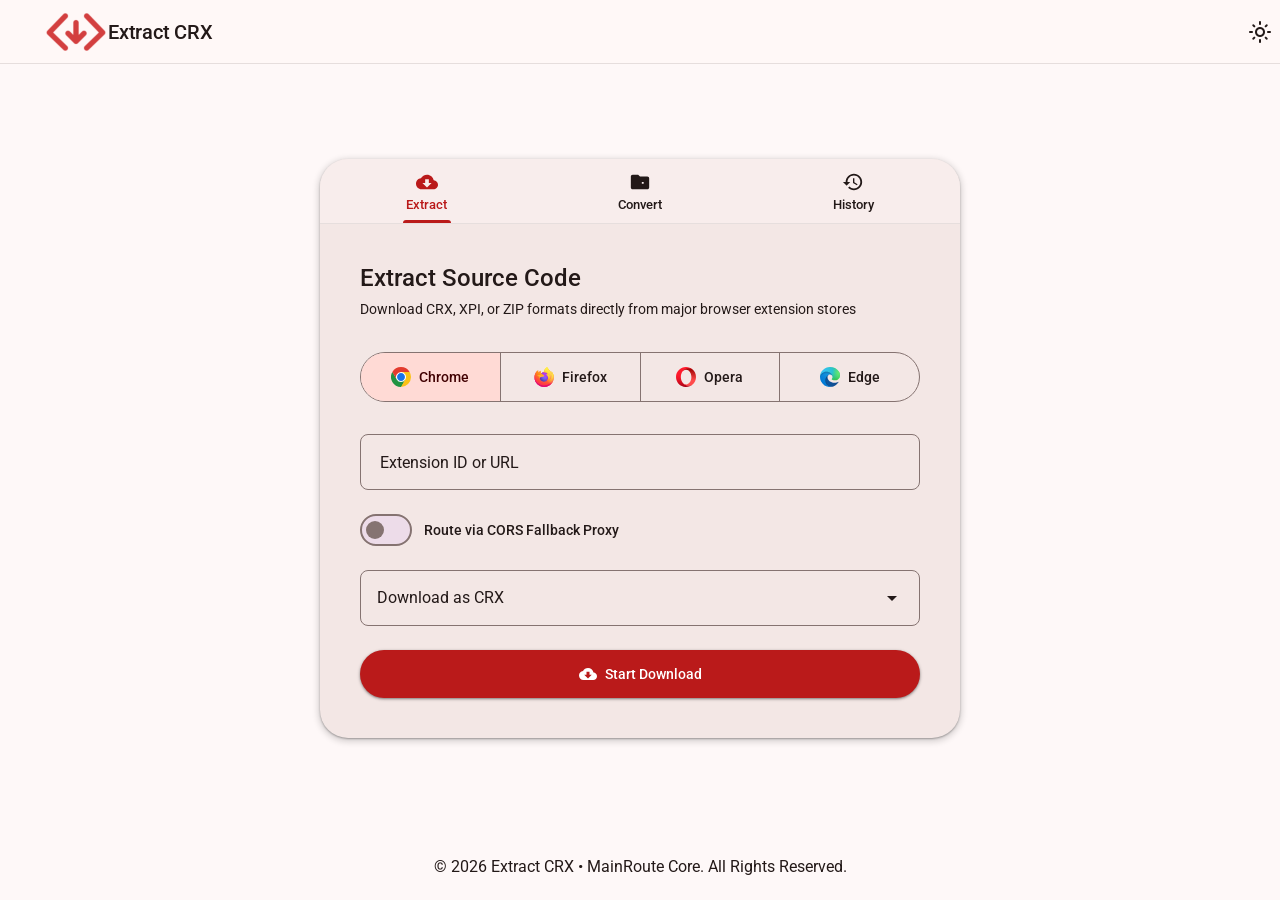
==== commit 71c97559: "Fix PWA and add Full PWA Support" ====
--- a/index.html
+++ b/index.html
@@ -5,19 +5,74 @@
     <meta http-equiv="Content-Type" content="text/html;charset=UTF-8">
     <meta name="viewport" content="width=device-width, initial-scale=1.0">
     <meta name="description" content="Extract CRX - Download and inspect source code for browser extensions. Supports Chrome, Firefox, Opera, and Edge.">
+    
+    <meta http-equiv="Content-Type" content="text/html;charset=UTF-8">
+    <meta name="viewport" content="width=device-width, initial-scale=1.0">
+
+    <meta name="title" content="Extract CRX">
+    <meta name="description" content="Extract CRX - Download and inspect source code for browser extensions. Supports Chrome, Firefox, Opera, and Edge.">
     <meta name="keywords" content="download CRX, download XPI, crx extractor, xpi extractor, unpack crx, crx to zip, xpi to zip, view extension code">
+    <meta name="author" content="Pro Bandey">
+    <meta name="robots" content="index, follow">
+    <meta name="language" content="English">
+    <meta name="theme-color" content="#f44234">
+
+    <meta property="og:type" content="website">
+    <meta property="og:url" content="https://MainRoute-Core.github.io/Extract-CRX/">
+    <meta property="og:title" content="Extract CRX">
+    <meta property="og:description" content="Extract CRX - Download and inspect source code for browser extensions. Supports Chrome, Firefox, Opera, and Edge.">
+    <meta property="og:image" content="./icons/social-1.png">
+    <meta property="og:site_name" content="Extract CRX">
+
+    <meta name="twitter:card" content="summary_large_image">
+    <meta name="twitter:url" content="https://MainRoute-Core.github.io/Extract-CRX/">
+    <meta name="twitter:title" content="Extract CRX">
+    <meta name="twitter:description" content="Extract CRX - Download and inspect source code for browser extensions. Supports Chrome, Firefox, Opera, and Edge.">
+    <meta name="twitter:image" content="./icons/social-1.png">
+
+    <meta name="application-name" content="Extract CRX">
+    <meta name="apple-mobile-web-app-title" content="Extract CRX">
+    <meta name="apple-mobile-web-app-capable" content="yes">
+    <meta name="apple-mobile-web-app-status-bar-style" content="default">
+
+
+    <script type="application/ld+json">
+        {
+        "@context": "https://schema.org",
+        "@type": "SoftwareApplication",
+        "applicationCategory": "WebApplication",
+        "operatingSystem": "Web Browser",
+        "name": "Extract CRX",
+        "url": "https://MainRoute-Core.github.io/Extract-CRX/",
+        "description": "Extract CRX - Download and inspect source code for browser extensions. Supports Chrome, Firefox, Opera, and Edge..",
+        "author": {
+            "@type": "Person",
+            "name": "Pro Bandey"
+        },
+        "publisher": {
+            "@type": "Person",
+            "name": "PulisherName"
+        }
+        }
+    </script>
 
     <script>
-        if ('serviceWorker' in navigator) { 
-            window.addEventListener('load', () => { navigator.serviceWorker.register('sw.js').catch(() => {}); }); 
+        if ('serviceWorker' in navigator) {
+            window.addEventListener('load', () => {
+                navigator.serviceWorker.register('./sw.js').then(reg => { console.log('Core Service Worker Active. Scope:', reg.scope); }).catch(err => { console.error('× Service Worker Registration Failed:', err); });
+            });
         }
     </script>
     <link rel="manifest" href="manifest.webmanifest">
-    <link rel="canonical" href="https://mainroute-core.github.io/Extract-CRX">
+    <link rel="canonical" href="https://MainRoute-Core.github.io/Extract-CRX/">
     <link rel="shortcut icon" type="image/x-icon" sizes="any" href="favicon.ico">
     <link rel="icon" type="image/png" sizes="16x16" href="icons/16.png">
     <link rel="icon" type="image/png" sizes="32x32" href="icons/32.png">
+    <link rel="icon" type="image/png" sizes="48x48" href="icons/48.png">
+    <link rel="icon" type="image/png" sizes="64x64" href="icons/64.png">
+    <link rel="icon" type="image/png" sizes="144x144" href="icons/144.png">
     <link rel="icon" type="image/png" sizes="192x192" href="icons/192.png">
+    <link rel="icon" type="image/png" sizes="512x512" href="icons/512.png">
     <link rel="apple-touch-icon" type="image/png" sizes="180x180" href="icons/apple-touch-icon.png">
 
     <title>Extract CRX - Extension Downloader & Inspector</title>
--- a/css/index.css
+++ b/css/index.css
@@ -130,7 +130,7 @@
     margin: 0 auto;
     padding: 0 1.5rem;
     display: flex;
-    justify-content: space-between;
+    justify-content: flex-start;
     align-items: center;
 }
 
@@ -1393,11 +1393,6 @@
         font-size: 1.25rem;
     }
 
-    .md3-segmented-button {
-        flex-direction: column;
-        border-radius: var(--md-shape-corner-large);
-    }
-
     .segmented-item {
         border-right: none;
         border-bottom: 1px solid var(--md-sys-color-outline);
